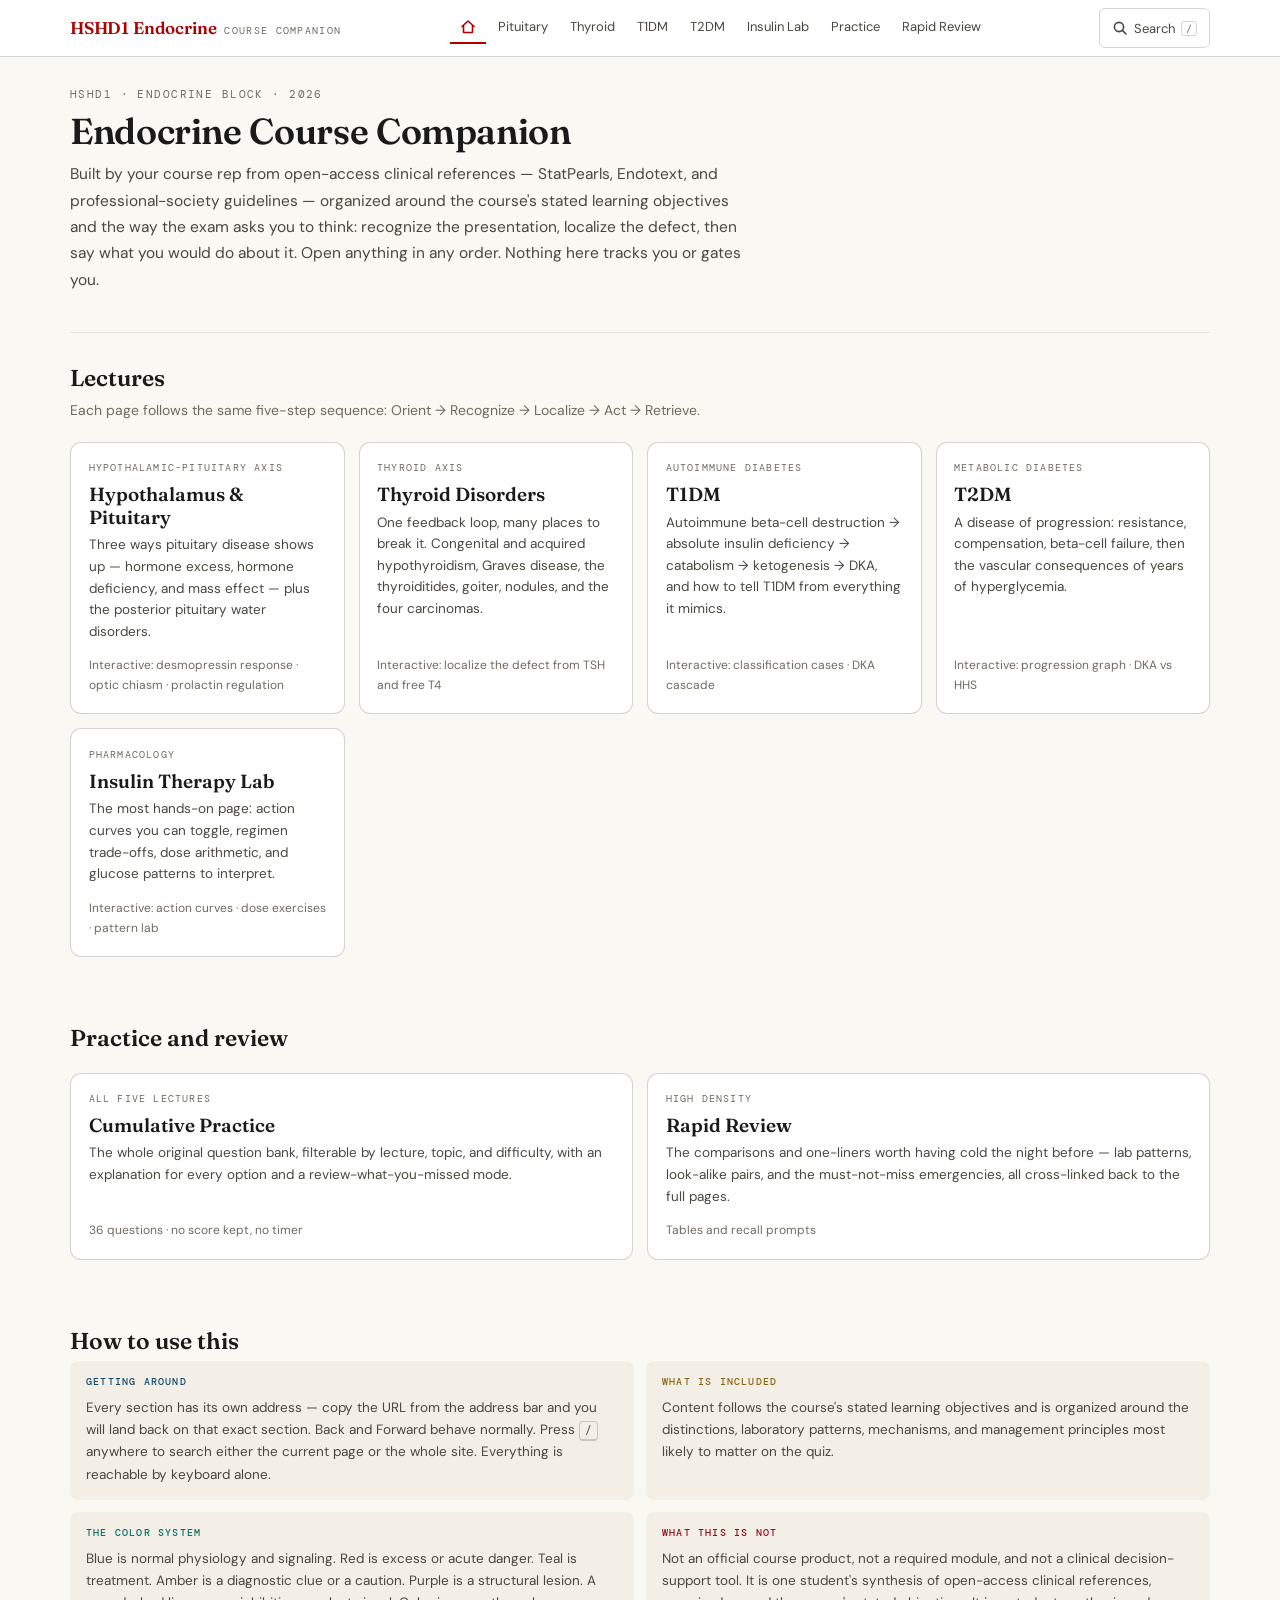
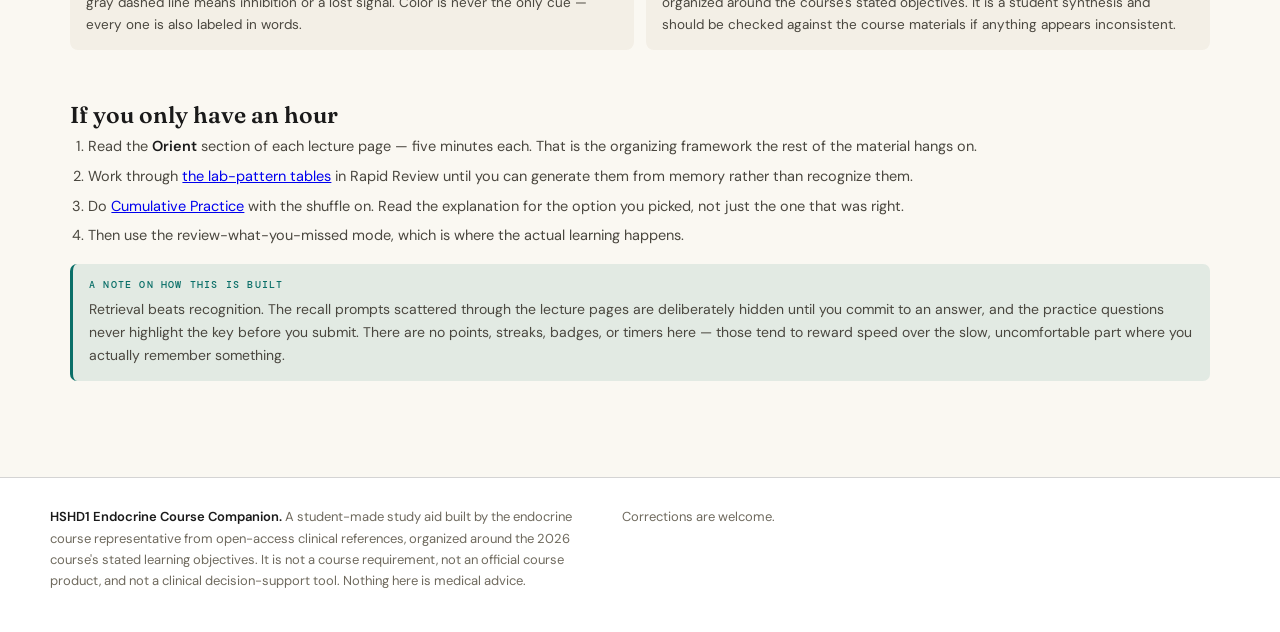
==== index.html @ c5aade52 "Add endocrinology course review site" ====
<!DOCTYPE html>
<html lang="en">
<head>
<meta charset="utf-8">
<meta name="viewport" content="width=device-width, initial-scale=1">
<title>HSHD1 Endocrine Course Companion</title>
<meta name="description" content="A student-built study companion for the HSHD1 endocrine block: pituitary, thyroid, T1DM and T2DM, insulin therapy, and practice questions.">
<link rel="preconnect" href="https://fonts.googleapis.com">
<link rel="preconnect" href="https://fonts.gstatic.com" crossorigin>
<link href="https://fonts.googleapis.com/css2?family=DM+Mono:wght@400;500&family=DM+Sans:wght@400;500;600&family=Fraunces:opsz,wght@9..144,500;9..144,600&display=swap" rel="stylesheet">
<link rel="stylesheet" href="assets/css/site.css">
</head>
<body data-page="home">
<a class="skip-link" href="#main">Skip to content</a>
<header class="site-header" id="site-header"></header>

<noscript>
  <div style="max-width:1180px;margin:0 auto;padding:1rem 1.25rem">
    <p class="note note-amber"><span class="note-kind">JavaScript is off</span>
      The written content of every page is still readable, but navigation, search, the interactive figures, and the practice
      questions need JavaScript. The lecture pages are <a href="pituitary.html">pituitary</a>,
      <a href="thyroid.html">thyroid</a>, <a href="type1.html">T1DM</a>,
      <a href="type2.html">T2DM</a>, and the <a href="insulin.html">insulin therapy lab</a>;
      see also <a href="practice.html">practice</a> and <a href="rapid-review.html">rapid review</a>.</p>
  </div>
</noscript>

<div class="page no-toc">
  <main class="content" id="main" tabindex="-1">

    <div class="page-head">
      <p class="eyebrow">HSHD1 · Endocrine block · 2026</p>
      <h1>Endocrine Course Companion</h1>
      <p class="lede">Built by your course rep from open-access clinical references — StatPearls, Endotext, and professional-society
        guidelines — organized around the course's stated learning objectives and the way the exam asks you to think:
        recognize the presentation, localize the defect, then say what you would do about it. Open anything in any order.
        Nothing here tracks you or gates you.</p>
    </div>

    <section class="section" id="lectures" style="padding-top:0">
      <h2>Lectures</h2>
      <p class="section-note">Each page follows the same five-step sequence: Orient → Recognize → Localize → Act → Retrieve.</p>

      <div class="home-grid">
        <a class="home-card" href="pituitary.html">
          <span class="hc-kicker">Hypothalamic-pituitary axis</span>
          <span class="hc-title">Hypothalamus &amp; Pituitary</span>
          <span class="hc-desc">Three ways pituitary disease shows up — hormone excess, hormone deficiency, and mass effect — plus the posterior pituitary water disorders.</span>
          <span class="hc-meta">Interactive: desmopressin response · optic chiasm · prolactin regulation</span>
        </a>
        <a class="home-card" href="thyroid.html">
          <span class="hc-kicker">Thyroid axis</span>
          <span class="hc-title">Thyroid Disorders</span>
          <span class="hc-desc">One feedback loop, many places to break it. Congenital and acquired hypothyroidism, Graves disease, the thyroiditides, goiter, nodules, and the four carcinomas.</span>
          <span class="hc-meta">Interactive: localize the defect from TSH and free T4</span>
        </a>
        <a class="home-card" href="type1.html">
          <span class="hc-kicker">Autoimmune diabetes</span>
          <span class="hc-title">T1DM</span>
          <span class="hc-desc">Autoimmune beta-cell destruction → absolute insulin deficiency → catabolism → ketogenesis → DKA, and how to tell T1DM from everything it mimics.</span>
          <span class="hc-meta">Interactive: classification cases · DKA cascade</span>
        </a>
        <a class="home-card" href="type2.html">
          <span class="hc-kicker">Metabolic diabetes</span>
          <span class="hc-title">T2DM</span>
          <span class="hc-desc">A disease of progression: resistance, compensation, beta-cell failure, then the vascular consequences of years of hyperglycemia.</span>
          <span class="hc-meta">Interactive: progression graph · DKA vs HHS</span>
        </a>
        <a class="home-card" href="insulin.html">
          <span class="hc-kicker">Pharmacology</span>
          <span class="hc-title">Insulin Therapy Lab</span>
          <span class="hc-desc">The most hands-on page: action curves you can toggle, regimen trade-offs, dose arithmetic, and glucose patterns to interpret.</span>
          <span class="hc-meta">Interactive: action curves · dose exercises · pattern lab</span>
        </a>
      </div>
    </section>

    <section class="section" id="practice-tools">
      <h2>Practice and review</h2>
      <div class="home-grid">
        <a class="home-card" href="practice.html">
          <span class="hc-kicker">All five lectures</span>
          <span class="hc-title">Cumulative Practice</span>
          <span class="hc-desc">The whole original question bank, filterable by lecture, topic, and difficulty, with an explanation for every option and a review-what-you-missed mode.</span>
          <span class="hc-meta">36 questions · no score kept, no timer</span>
        </a>
        <a class="home-card" href="rapid-review.html">
          <span class="hc-kicker">High density</span>
          <span class="hc-title">Rapid Review</span>
          <span class="hc-desc">The comparisons and one-liners worth having cold the night before — lab patterns, look-alike pairs, and the must-not-miss emergencies, all cross-linked back to the full pages.</span>
          <span class="hc-meta">Tables and recall prompts</span>
        </a>
      </div>
    </section>

    <section class="section" id="how-to-use">
      <h2>How to use this</h2>
      <div class="grid">
        <div class="block">
          <div class="block-label blue">Getting around</div>
          <div class="block-text">Every section has its own address — copy the URL from the address bar and you will land back on that exact section.
            Back and Forward behave normally. Press <kbd class="mono">/</kbd> anywhere to search either the current page or the whole site.
            Everything is reachable by keyboard alone.</div>
        </div>
        <div class="block">
          <div class="block-label amber">What is included</div>
          <div class="block-text">Content follows the course's stated learning objectives and is organized around the distinctions,
            laboratory patterns, mechanisms, and management principles most likely to matter on the quiz.</div>
        </div>
        <div class="block">
          <div class="block-label teal">The color system</div>
          <div class="block-text">Blue is normal physiology and signaling. Red is excess or acute danger. Teal is treatment.
            Amber is a diagnostic clue or a caution. Purple is a structural lesion. A gray dashed line means inhibition or a lost signal.
            Color is never the only cue — every one is also labeled in words.</div>
        </div>
        <div class="block">
          <div class="block-label red">What this is not</div>
          <div class="block-text">Not an official course product, not a required module, and not a clinical decision-support tool.
            It is one student's synthesis of open-access clinical references, organized around the course's stated objectives.
            It is a student synthesis and should be checked against the course materials if anything appears inconsistent.</div>
        </div>
      </div>
    </section>

    <section class="section" id="start-here">
      <h2>If you only have an hour</h2>
      <ol class="list">
        <li>Read the <strong>Orient</strong> section of each lecture page — five minutes each. That is the organizing framework the rest of the material hangs on.</li>
        <li>Work through <a href="rapid-review.html#lab-patterns">the lab-pattern tables</a> in Rapid Review until you can generate them from memory rather than recognize them.</li>
        <li>Do <a href="practice.html">Cumulative Practice</a> with the shuffle on. Read the explanation for the option you picked, not just the one that was right.</li>
        <li>Then use the review-what-you-missed mode, which is where the actual learning happens.</li>
      </ol>
      <div class="note note-teal">
        <span class="note-kind">A note on how this is built</span>
        <p>Retrieval beats recognition. The recall prompts scattered through the lecture pages are deliberately hidden until you
          commit to an answer, and the practice questions never highlight the key before you submit. There are no points, streaks,
          badges, or timers here — those tend to reward speed over the slow, uncomfortable part where you actually remember something.</p>
      </div>
    </section>

  </main>
</div>

<footer class="site-footer" id="site-footer"></footer>
<script src="assets/js/site.js" defer></script>
<script src="assets/js/quiz.js" defer></script>
<script src="assets/js/figures.js" defer></script>
</body>
</html>
---- assets/css/site.css ----
/* ==========================================================================
   HSHD1 Endocrine Course Companion — shared stylesheet
   Visual tone carried over from the original thyroid study guide:
   warm neutral ground, restrained Louisville red, serif display headings.
   ========================================================================== */

*, *::before, *::after { box-sizing: border-box; margin: 0; padding: 0; }

:root {
  /* Surfaces */
  --bg:  #faf8f2;
  --bg2: #ffffff;
  --bg3: #f3efe6;
  --bg4: #ece5d6;

  /* Text */
  --text:  #1a1a1a;
  --text2: #4a473f;   /* darkened from the original for AA on --bg3 */
  --text3: #6f6a5e;   /* darkened from the original #8b8579 for AA */

  --border:  rgba(0,0,0,0.09);
  --border2: rgba(0,0,0,0.17);

  /* Semantic system.
     blue = physiology / normal signalling
     red = excess, acute danger, high-priority warning
     teal = treatment / corrective action
     amber = diagnostic clue / caution
     purple = structural lesion / pathology
     gray dashed = inhibition, interruption, loss of signalling      */
  --accent: #AD0000;   /* Louisville red — brand accent */
  --blue:   #114C6B;
  --red:    #8E1220;
  --teal:   #0A6F68;
  --amber:  #8A6512;
  --purple: #5C4B7A;
  --gray:   #6f6a5e;

  /* Tints (backgrounds only — never carry meaning alone) */
  --blue-t:   rgba(17,76,107,.09);
  --red-t:    rgba(142,18,32,.09);
  --teal-t:   rgba(10,111,104,.10);
  --amber-t:  rgba(138,101,18,.12);
  --purple-t: rgba(92,75,122,.10);
  --gray-t:   rgba(111,106,94,.10);

  --font:    'DM Sans', -apple-system, BlinkMacSystemFont, 'Segoe UI', Roboto, Helvetica, Arial, sans-serif;
  --mono:    'DM Mono', ui-monospace, SFMono-Regular, 'SF Mono', Menlo, Consolas, monospace;
  --display: 'Fraunces', 'Iowan Old Style', 'Palatino Linotype', Palatino, Georgia, serif;

  --header-h: 56px;
  --wrap: 1180px;
}

html { scroll-behavior: smooth; }
@media (prefers-reduced-motion: reduce) {
  html { scroll-behavior: auto; }
  *, *::before, *::after { animation-duration: .001ms !important; transition-duration: .001ms !important; }
}

body {
  font-family: var(--font);
  background: var(--bg);
  color: var(--text);
  font-size: 15px;
  line-height: 1.65;
  -webkit-text-size-adjust: 100%;
  overflow-x: hidden;
}

/* ---------- Focus -------------------------------------------------------- */
:focus-visible {
  outline: 3px solid var(--accent);
  outline-offset: 2px;
  border-radius: 3px;
}
.skip-link {
  position: absolute; left: 8px; top: -60px; z-index: 400;
  background: var(--bg2); color: var(--accent);
  padding: 10px 16px; border: 1px solid var(--accent); border-radius: 6px;
  font-size: 14px; font-weight: 500; text-decoration: none;
  transition: top .15s;
}
.skip-link:focus { top: 8px; }

/* ---------- Header / primary nav ---------------------------------------- */
.site-header {
  position: sticky; top: 0; z-index: 120;
  background: var(--bg2);
  border-bottom: 1px solid var(--border2);
}
.header-inner {
  max-width: var(--wrap); margin: 0 auto;
  display: flex; align-items: center; gap: 14px;
  padding: 0 1.25rem; height: var(--header-h);
}
.brand {
  display: flex; align-items: baseline; gap: 8px;
  text-decoration: none; color: var(--text); flex-shrink: 0;
}
.brand-mark {
  font-family: var(--display); font-weight: 600; font-size: 17px;
  color: var(--accent); letter-spacing: -.01em;
}
.brand-sub {
  font-family: var(--mono); font-size: 10px; letter-spacing: .13em;
  text-transform: uppercase; color: var(--text3);
}
@media (max-width: 900px) { .brand-sub { display: none; } }

.primary-nav { margin-left: auto; }
.primary-nav ul { list-style: none; display: flex; gap: 2px; align-items: center; }
.primary-nav a {
  display: block; padding: 7px 10px; border-radius: 5px;
  font-size: 13px; color: var(--text2); text-decoration: none;
  white-space: nowrap; border-bottom: 2px solid transparent;
}
.primary-nav a:hover { background: var(--bg3); color: var(--text); }
.primary-nav a[aria-current="page"] {
  color: var(--accent); font-weight: 500;
  border-bottom-color: var(--accent); border-radius: 5px 5px 0 0;
}
.nav-home-icon { display: block; width: 16px; height: 16px; }
@media (max-width: 1080px) { .primary-nav { display: none; } }

.header-actions { margin-left: auto; display: flex; gap: 6px; align-items: center; }
@media (max-width: 1080px) { .primary-nav + .header-actions { margin-left: 0; } }

.icon-btn {
  display: inline-flex; align-items: center; justify-content: center; gap: 6px;
  min-width: 44px; min-height: 40px; padding: 0 12px;
  background: none; border: 1px solid var(--border2); border-radius: 6px;
  color: var(--text2); font-family: var(--font); font-size: 13px; cursor: pointer;
}
.icon-btn:hover { background: var(--bg3); color: var(--text); }
.icon-btn svg { width: 16px; height: 16px; flex-shrink: 0; }
.menu-btn { display: none; }
@media (max-width: 1080px) { .menu-btn { display: inline-flex; } }
.search-btn .search-hint {
  font-family: var(--mono); font-size: 10px; color: var(--text3);
  border: 1px solid var(--border2); border-radius: 3px; padding: 0 4px;
}
@media (max-width: 640px) { .search-btn .search-label, .search-btn .search-hint { display: none; } }

/* ---------- Mobile drawer ------------------------------------------------ */
.drawer-backdrop {
  position: fixed; inset: 0; background: rgba(26,26,26,.45);
  z-index: 190; opacity: 0; pointer-events: none; transition: opacity .18s;
}
.drawer-backdrop.open { opacity: 1; pointer-events: auto; }
.drawer {
  position: fixed; top: 0; right: 0; bottom: 0; width: min(320px, 88vw);
  background: var(--bg2); border-left: 1px solid var(--border2);
  z-index: 200; transform: translateX(102%); transition: transform .2s ease;
  overflow-y: auto; padding: 1rem 0 3rem;
  display: flex; flex-direction: column;
}
.drawer.open { transform: translateX(0); }
.drawer-head {
  display: flex; align-items: center; justify-content: space-between;
  padding: 0 1rem .75rem; border-bottom: 1px solid var(--border);
  margin-bottom: .75rem;
}
.drawer-title { font-family: var(--mono); font-size: 10px; letter-spacing: .13em; text-transform: uppercase; color: var(--text3); }
.drawer nav ul { list-style: none; }
.drawer nav a {
  display: block; padding: 11px 1rem; font-size: 14px;
  color: var(--text2); text-decoration: none; border-left: 3px solid transparent;
  min-height: 44px;
}
.drawer nav a:hover { background: var(--bg3); color: var(--text); }
.drawer nav a[aria-current="page"] { color: var(--accent); border-left-color: var(--accent); background: rgba(173,0,0,.05); font-weight: 500; }
.drawer-group-label {
  font-family: var(--mono); font-size: 10px; letter-spacing: .12em;
  text-transform: uppercase; color: var(--text3);
  padding: 1.1rem 1rem .3rem;
}

/* ---------- Page shell --------------------------------------------------- */
.page {
  max-width: var(--wrap); margin: 0 auto; padding: 0 1.25rem;
  display: grid; grid-template-columns: 232px minmax(0, 1fr); gap: 2.5rem;
  align-items: start;
}
.page.no-toc { grid-template-columns: minmax(0, 1fr); }
@media (max-width: 900px) { .page { grid-template-columns: minmax(0, 1fr); gap: 0; } }

/* Local (in-page) section navigation */
.toc {
  position: sticky; top: calc(var(--header-h) + 1.25rem);
  max-height: calc(100vh - var(--header-h) - 2.5rem);
  overflow-y: auto; padding: 1.75rem 0 2rem;
}
@media (max-width: 900px) { .toc { display: none; } }
.toc-label {
  font-family: var(--mono); font-size: 10px; letter-spacing: .13em;
  text-transform: uppercase; color: var(--text3); margin-bottom: .6rem;
}
.toc ol { list-style: none; }
.toc a {
  display: block; padding: 5px 0 5px 11px; font-size: 13px; line-height: 1.4;
  color: var(--text2); text-decoration: none;
  border-left: 2px solid var(--border);
}
.toc a:hover { color: var(--text); border-left-color: var(--border2); }
.toc a[aria-current="true"] {
  color: var(--accent); border-left-color: var(--accent); font-weight: 500;
}
.toc .toc-phase {
  font-family: var(--mono); font-size: 9.5px; letter-spacing: .1em;
  text-transform: uppercase; color: var(--text3);
  margin: 1rem 0 .25rem;
}

/* Mobile section jump */
.toc-mobile { display: none; margin: 1rem 0 0; }
@media (max-width: 900px) { .toc-mobile { display: block; } }
.toc-mobile label {
  display: block; font-family: var(--mono); font-size: 10px;
  letter-spacing: .12em; text-transform: uppercase; color: var(--text3); margin-bottom: 6px;
}
.toc-mobile select {
  width: 100%; min-height: 44px; padding: 10px 12px;
  font-family: var(--font); font-size: 14px; color: var(--text);
  background: var(--bg2); border: 1px solid var(--border2); border-radius: 7px;
}

.content { padding: 1.75rem 0 5rem; min-width: 0; }

/* ---------- Page head ---------------------------------------------------- */
.page-head { margin-bottom: 2rem; padding-bottom: 1.5rem; border-bottom: 1px solid var(--border); }
.eyebrow {
  font-family: var(--mono); font-size: 11px; letter-spacing: .13em;
  text-transform: uppercase; color: var(--text3); margin-bottom: 8px;
}
h1 {
  font-family: var(--display); font-weight: 600; font-size: clamp(26px, 4.6vw, 36px);
  line-height: 1.12; letter-spacing: -.01em; margin-bottom: 10px;
}
.lede { font-size: 15.5px; color: var(--text2); line-height: 1.7; max-width: 62ch; }

/* ---------- Sections ----------------------------------------------------- */
.section { scroll-margin-top: calc(var(--header-h) + 16px); padding-top: 2.25rem; }
.section > h2 {
  font-family: var(--display); font-weight: 600; font-size: 23px;
  line-height: 1.2; margin-bottom: .35rem;
}
.section > h2 + .section-note { margin-bottom: 1rem; }
.section-note { font-size: 14px; color: var(--text3); margin-bottom: 1rem; }
h3 { font-family: var(--display); font-weight: 600; font-size: 17.5px; margin: 1.6rem 0 .5rem; }
h4 { font-size: 14px; font-weight: 600; margin: 1.1rem 0 .35rem; }

.phase-rule {
  display: flex; align-items: center; gap: 12px;
  margin: 3rem 0 0; padding-top: 1.5rem; border-top: 1px solid var(--border2);
}
.phase-rule .phase-step {
  font-family: var(--mono); font-size: 10px; letter-spacing: .14em;
  text-transform: uppercase; color: var(--accent);
  border: 1px solid rgba(173,0,0,.3); border-radius: 3px; padding: 3px 8px;
}
.phase-rule .phase-what { font-size: 13px; color: var(--text3); }

p { margin-bottom: .95rem; }
.prose { font-size: 15px; color: var(--text2); line-height: 1.75; max-width: 68ch; }
.prose strong, p strong { color: var(--text); font-weight: 600; }
.prose:last-child { margin-bottom: 0; }

ul.list, ol.list { margin: 0 0 1rem 1.15rem; font-size: 14.5px; color: var(--text2); }
ul.list li, ol.list li { margin-bottom: .35rem; line-height: 1.65; }
ul.list strong, ol.list strong { color: var(--text); font-weight: 600; }

hr { border: none; border-top: 1px solid var(--border); margin: 1.75rem 0; }

/* ---------- Callouts ----------------------------------------------------- */
.note {
  border-radius: 7px; padding: .8rem 1rem .85rem; margin: 0 0 1rem;
  font-size: 14px; line-height: 1.65; color: var(--text2);
  border-left: 3px solid var(--gray); background: var(--gray-t);
}
.note > .note-kind {
  display: block; font-family: var(--mono); font-size: 10px;
  letter-spacing: .12em; text-transform: uppercase; margin-bottom: 5px; font-weight: 500;
}
.note strong { color: var(--text); font-weight: 600; }
.note :last-child { margin-bottom: 0; }
.note-blue   { border-left-color: var(--blue);   background: var(--blue-t); }
.note-blue   > .note-kind { color: var(--blue); }
.note-red    { border-left-color: var(--red);    background: var(--red-t); }
.note-red    > .note-kind { color: var(--red); }
.note-teal   { border-left-color: var(--teal);   background: var(--teal-t); }
.note-teal   > .note-kind { color: var(--teal); }
.note-amber  { border-left-color: var(--amber);  background: var(--amber-t); }
.note-amber  > .note-kind { color: var(--amber); }
.note-purple { border-left-color: var(--purple); background: var(--purple-t); }
.note-purple > .note-kind { color: var(--purple); }
.note-supp   { border-left-style: dashed; border-left-color: var(--gray); background: var(--bg3); }
.note-supp   > .note-kind { color: var(--text3); }
.note cite { font-style: normal; font-size: 12.5px; color: var(--text3); display: block; margin-top: 6px; }
.note cite a { color: var(--blue); }
.citation-line { font-style: normal; font-size: 12.5px; color: var(--text3); margin: -.4rem 0 1.1rem; }
.citation-line a { color: var(--blue); }

/* ---------- Blocks / grid ------------------------------------------------ */
.grid { display: grid; grid-template-columns: repeat(2, minmax(0,1fr)); gap: 12px; margin-bottom: 1rem; }
.grid.three { grid-template-columns: repeat(3, minmax(0,1fr)); }
.grid .span-2 { grid-column: 1 / -1; }
@media (max-width: 700px) { .grid, .grid.three { grid-template-columns: minmax(0,1fr); } }

.block { background: var(--bg3); border-radius: 8px; padding: .85rem 1rem; }
.block-label {
  font-family: var(--mono); font-size: 10px; letter-spacing: .12em;
  text-transform: uppercase; margin-bottom: 6px; color: var(--text3); font-weight: 500;
}
.block-label.blue { color: var(--blue); } .block-label.red { color: var(--red); }
.block-label.teal { color: var(--teal); } .block-label.amber { color: var(--amber); }
.block-label.purple { color: var(--purple); }
.block-text { font-size: 13.5px; color: var(--text2); line-height: 1.65; }
.block-text strong { color: var(--text); font-weight: 600; }
.block-text ul { margin: .3rem 0 0 1.05rem; }
.block-text li { margin-bottom: .25rem; }

/* ---------- Disease card (disclosure) ------------------------------------ */
.card {
  background: var(--bg2); border: 1px solid var(--border2);
  border-radius: 10px; margin-bottom: .85rem; overflow: hidden;
}
.card-toggle {
  display: flex; align-items: center; gap: 10px; width: 100%;
  padding: .9rem 1.1rem; min-height: 52px;
  background: none; border: none; border-radius: 10px;
  font-family: var(--font); text-align: left; cursor: pointer; color: var(--text);
}
.card-toggle:hover { background: var(--bg3); }
.card-toggle:focus-visible { outline-offset: -3px; }
.card-name { font-family: var(--display); font-size: 17.5px; font-weight: 600; }
.card-aka { font-family: var(--mono); font-size: 11.5px; color: var(--text3); }
.card-spacer { flex: 1 1 auto; min-width: 8px; }
.card-chevron { flex-shrink: 0; width: 16px; height: 16px; color: var(--text3); transition: transform .18s; }
.card-toggle[aria-expanded="true"] .card-chevron { transform: rotate(180deg); }
.card-body { padding: .25rem 1.1rem 1.1rem; border-top: 1px solid var(--border); }
.card-body[hidden] { display: none; }
.card-body > *:first-child { margin-top: .9rem; }
@media (max-width: 560px) {
  .card-toggle { flex-wrap: wrap; }
  .card-spacer { flex-basis: 100%; min-width: 0; height: 0; }
}

.tag {
  font-size: 10.5px; font-weight: 600; letter-spacing: .06em; text-transform: uppercase;
  padding: 3px 8px; border-radius: 4px; flex-shrink: 0; white-space: nowrap;
}
.tag-blue   { background: var(--blue-t);   color: var(--blue); }
.tag-red    { background: var(--red-t);    color: var(--red); }
.tag-teal   { background: var(--teal-t);   color: var(--teal); }
.tag-amber  { background: var(--amber-t);  color: var(--amber); }
.tag-purple { background: var(--purple-t); color: var(--purple); }
.tag-gray   { background: var(--gray-t);   color: var(--gray); }
.tag-row { display: flex; flex-wrap: wrap; gap: 5px; margin-top: 6px; }

/* ---------- Tables ------------------------------------------------------- */
.table-wrap { overflow-x: auto; margin: .75rem 0 1.25rem; -webkit-overflow-scrolling: touch; }
.table-wrap:focus-visible { outline-offset: 0; }
table { width: 100%; border-collapse: collapse; font-size: 13.5px; min-width: 480px; }
caption {
  caption-side: top; text-align: left; font-size: 13px; color: var(--text3);
  padding-bottom: .5rem; line-height: 1.5;
}
th {
  font-family: var(--mono); font-size: 10px; letter-spacing: .1em; text-transform: uppercase;
  color: var(--text3); font-weight: 500; padding: 8px 10px; text-align: left;
  border-bottom: 1px solid var(--border2); vertical-align: bottom;
}
tbody th { font-family: var(--font); font-size: 13.5px; letter-spacing: 0; text-transform: none; color: var(--text); font-weight: 600; border-bottom: 1px solid var(--border); vertical-align: top; text-align: left; }
td { padding: 8px 10px; border-bottom: 1px solid var(--border); vertical-align: top; color: var(--text2); line-height: 1.55; }
tbody tr:nth-child(even) td, tbody tr:nth-child(even) th { background: rgba(0,0,0,.018); }
.table-scroll-hint { font-size: 12px; color: var(--text3); margin: -.5rem 0 1rem; }
@media (min-width: 700px) { .table-scroll-hint { display: none; } }

/* ---------- Figures ------------------------------------------------------ */
.figure {
  background: var(--bg2); border: 1px solid var(--border2);
  border-radius: 12px; padding: 1.1rem; margin: 1rem 0 1.5rem;
}
.figure > svg { width: 100%; height: auto; display: block; }
/* Diagrams are authored on a ~420-unit-wide canvas with large type. Capping the
   rendered width keeps the label size sane on a desktop while still letting the
   whole thing shrink to a phone without the text collapsing. */
.figure > svg.svg-diagram { max-width: 470px; margin: 0 auto; }
.figure > svg.svg-diagram-wide { max-width: 620px; margin: 0 auto; }

kbd {
  font-family: var(--mono); font-size: .85em; padding: 1px 5px;
  border: 1px solid var(--border2); border-bottom-width: 2px; border-radius: 4px;
  background: var(--bg3); color: var(--text2);
}
.figure img { width: 100%; height: auto; border-radius: 8px; display: block; }
.figure-title { font-size: 13px; font-weight: 600; margin-bottom: .6rem; }
.figcaption {
  font-size: 12.5px; color: var(--text3); line-height: 1.6;
  margin-top: .75rem; padding-top: .65rem; border-top: 1px dashed var(--border2);
}
.figcaption strong { color: var(--text2); }
.figcaption a { color: var(--blue); }

/* SVG text styling (presentation attributes can't take CSS variables reliably) */
svg .t     { font-family: var(--font); font-size: 12px; fill: var(--text); }
svg .t-sm  { font-family: var(--font); font-size: 10.5px; fill: var(--text2); }
svg .t-b   { font-family: var(--font); font-size: 12px; font-weight: 600; fill: var(--text); }
svg .t-mono{ font-family: var(--mono); font-size: 11px; fill: var(--text2); }
svg .t-mut { font-family: var(--font); font-size: 11px; fill: var(--text3); }
svg .fill-blue { fill: var(--blue); } svg .fill-red { fill: var(--red); }
svg .fill-teal { fill: var(--teal); } svg .fill-amber { fill: var(--amber); }
svg .fill-purple { fill: var(--purple); } svg .fill-gray { fill: var(--gray); }
svg .fill-accent { fill: var(--accent); }
svg .box-blue   { fill: var(--blue-t);   stroke: var(--blue);   stroke-width: 1.4; }
svg .box-red    { fill: var(--red-t);    stroke: var(--red);    stroke-width: 1.4; }
svg .box-teal   { fill: var(--teal-t);   stroke: var(--teal);   stroke-width: 1.4; }
svg .box-amber  { fill: var(--amber-t);  stroke: var(--amber);  stroke-width: 1.4; }
svg .box-purple { fill: var(--purple-t); stroke: var(--purple); stroke-width: 1.4; }
svg .box-gray   { fill: var(--bg3);      stroke: var(--border2);stroke-width: 1.4; }
svg .flow       { stroke: var(--accent); stroke-width: 1.8; fill: none; }
svg .flow-blue  { stroke: var(--blue);   stroke-width: 1.8; fill: none; }
svg .flow-teal  { stroke: var(--teal);   stroke-width: 1.8; fill: none; }
svg .flow-red   { stroke: var(--red);    stroke-width: 1.8; fill: none; }
svg .inhibit    { stroke: var(--gray); stroke-width: 1.6; fill: none; stroke-dasharray: 5 4; }
svg .axis       { stroke: var(--border2); stroke-width: 1; fill: none; }
svg .gridline   { stroke: var(--border); stroke-width: 1; fill: none; }

/* Legend shared by figures */
.legend { display: flex; flex-wrap: wrap; gap: 6px 14px; margin-top: .75rem; font-size: 12.5px; color: var(--text2); }
.legend-item { display: inline-flex; align-items: center; gap: 6px; }
.legend-swatch { width: 22px; height: 3px; border-radius: 2px; flex-shrink: 0; }

/* Figure controls (toggles/filters inside figures) */
.fig-controls { display: flex; flex-wrap: wrap; gap: 7px; margin-bottom: .9rem; }
.toggle-chip {
  display: inline-flex; align-items: center; gap: 7px;
  min-height: 36px; padding: 6px 12px;
  background: var(--bg3); border: 1px solid var(--border2); border-radius: 20px;
  font-family: var(--font); font-size: 12.5px; color: var(--text2); cursor: pointer;
}
.toggle-chip:hover { background: var(--bg4); color: var(--text); }
.toggle-chip[aria-pressed="true"] { background: var(--bg2); color: var(--text); border-color: currentColor; font-weight: 500; }
.toggle-chip .chip-dot { width: 10px; height: 10px; border-radius: 50%; border: 2px solid currentColor; flex-shrink: 0; }
.toggle-chip[aria-pressed="true"] .chip-dot { background: currentColor; }
.toggle-chip[aria-pressed="false"] .chip-swatch { opacity: .35; }

/* ---------- Buttons ------------------------------------------------------ */
.btn {
  display: inline-flex; align-items: center; justify-content: center; gap: 7px;
  min-height: 42px; padding: 9px 16px;
  font-family: var(--font); font-size: 13.5px; font-weight: 500;
  border-radius: 7px; cursor: pointer; text-decoration: none;
  background: var(--bg2); border: 1px solid var(--border2); color: var(--text2);
}
.btn:hover { background: var(--bg3); color: var(--text); }
.btn-primary { background: var(--accent); border-color: var(--accent); color: #fff; }
.btn-primary:hover { background: #8c0000; border-color: #8c0000; color: #fff; }
.btn-row { display: flex; flex-wrap: wrap; gap: 8px; margin-top: 1rem; }
.btn[disabled], .btn[aria-disabled="true"] { opacity: .5; cursor: not-allowed; }

/* ---------- Retrieval prompts ------------------------------------------- */
.recall {
  border: 1px solid var(--border2); border-left: 3px solid var(--amber);
  border-radius: 8px; background: var(--bg2); margin: 1rem 0 1.25rem;
}
.recall-toggle {
  display: flex; align-items: flex-start; gap: 10px; width: 100%;
  padding: .85rem 1rem; min-height: 48px;
  background: none; border: none; border-radius: 8px;
  font-family: var(--font); font-size: 14px; text-align: left; cursor: pointer; color: var(--text);
}
.recall-toggle:hover { background: var(--bg3); }
.recall-kind {
  font-family: var(--mono); font-size: 10px; letter-spacing: .12em;
  text-transform: uppercase; color: var(--amber); display: block; margin-bottom: 4px; font-weight: 500;
}
.recall-q { font-weight: 500; line-height: 1.55; }
.recall-body { padding: 0 1rem 1rem; font-size: 14px; color: var(--text2); line-height: 1.7; }
.recall-body[hidden] { display: none; }
.recall-body strong { color: var(--text); font-weight: 600; }

/* ---------- Quiz --------------------------------------------------------- */
.quiz { background: var(--bg2); border: 1px solid var(--border2); border-radius: 11px; padding: 1.15rem; }
.quiz-inline { margin: 1rem 0 1.5rem; }
.quiz-toolbar {
  display: flex; flex-wrap: wrap; gap: 12px; align-items: flex-end;
  padding-bottom: 1rem; margin-bottom: 1.25rem; border-bottom: 1px solid var(--border);
}
.quiz-field { display: flex; flex-direction: column; gap: 5px; min-width: 150px; flex: 1 1 150px; }
.quiz-field label {
  font-family: var(--mono); font-size: 10px; letter-spacing: .11em;
  text-transform: uppercase; color: var(--text3);
}
.quiz-field select {
  min-height: 42px; padding: 9px 10px; font-family: var(--font); font-size: 13.5px;
  color: var(--text); background: var(--bg2); border: 1px solid var(--border2); border-radius: 7px;
  max-width: 100%;
}
.quiz-check { display: flex; align-items: center; gap: 8px; font-size: 13.5px; color: var(--text2); min-height: 42px; }
.quiz-check input { width: 18px; height: 18px; accent-color: var(--accent); }

.quiz-meta {
  display: flex; flex-wrap: wrap; gap: 8px 14px; align-items: center;
  font-family: var(--mono); font-size: 11px; letter-spacing: .07em;
  text-transform: uppercase; color: var(--text3); margin-bottom: .9rem;
}
.quiz-meta .quiz-tag { text-transform: none; letter-spacing: 0; font-family: var(--font); font-size: 12px; }
.quiz-stem { font-size: 15px; line-height: 1.65; margin-bottom: 1rem; }
.quiz-opts { display: flex; flex-direction: column; gap: 8px; }
.quiz-opt {
  display: flex; align-items: flex-start; gap: 11px; width: 100%;
  padding: 11px 14px; min-height: 46px;
  background: var(--bg3); border: 1px solid var(--border); border-radius: 8px;
  font-family: var(--font); font-size: 14px; line-height: 1.55; color: var(--text2);
  text-align: left; cursor: pointer;
}
.quiz-opt:not(:disabled):hover { background: var(--bg4); border-color: var(--border2); color: var(--text); }
.quiz-opt .opt-key {
  font-family: var(--mono); font-size: 12px; font-weight: 500;
  width: 20px; flex-shrink: 0; color: var(--text3);
}
.quiz-opt[aria-pressed="true"] { border-color: var(--text2); background: var(--bg2); color: var(--text); }
.quiz-opt .opt-mark { margin-left: auto; flex-shrink: 0; font-size: 12px; font-weight: 600; font-family: var(--mono); }
/* Correctness is signalled by border weight + a text mark, never by colour alone */
.quiz-opt.is-correct { background: var(--teal-t); border: 2px solid var(--teal); color: var(--text); }
.quiz-opt.is-correct .opt-mark { color: var(--teal); }
.quiz-opt.is-chosen-wrong { background: var(--red-t); border: 2px dashed var(--red); color: var(--text); }
.quiz-opt.is-chosen-wrong .opt-mark { color: var(--red); }
.quiz-opt:disabled { cursor: default; opacity: 1; }

.quiz-feedback { margin-top: 1rem; }
.quiz-feedback:empty { margin-top: 0; }
.quiz-verdict { font-size: 14px; font-weight: 600; margin-bottom: .6rem; }
.quiz-verdict .verdict-mark { font-family: var(--mono); }
.quiz-verdict.correct { color: var(--teal); }
.quiz-verdict.incorrect { color: var(--red); }
.quiz-explain { background: var(--bg3); border-radius: 8px; padding: .85rem 1rem; font-size: 13.5px; line-height: 1.7; color: var(--text2); margin-bottom: .65rem; }
.quiz-explain h4 { margin: 0 0 .3rem; font-size: 11px; font-family: var(--mono); letter-spacing: .11em; text-transform: uppercase; color: var(--text3); font-weight: 500; }
.quiz-explain p { margin: 0; }
.quiz-takeaway { border-left: 3px solid var(--amber); background: var(--amber-t); border-radius: 6px; padding: .7rem 1rem; font-size: 13.5px; line-height: 1.65; color: var(--text2); }
.quiz-takeaway strong { color: var(--text); }
.quiz-source { font-size: 12px; color: var(--text3); margin-top: .6rem; }
.quiz-nav { display: flex; flex-wrap: wrap; gap: 8px; margin-top: 1.1rem; padding-top: 1rem; border-top: 1px solid var(--border); }
.quiz-empty { font-size: 14px; color: var(--text2); padding: 1rem 0; }
.quiz-summary li { margin-bottom: .4rem; }

.visually-hidden {
  position: absolute !important; width: 1px; height: 1px;
  padding: 0; margin: -1px; overflow: hidden; clip: rect(0 0 0 0);
  white-space: nowrap; border: 0;
}

/* ---------- Search dialog ----------------------------------------------- */
.search-dialog {
  border: none; padding: 0; background: transparent;
  width: min(680px, calc(100vw - 24px)); max-height: 82vh;
  margin: 8vh auto auto;
}
.search-dialog::backdrop { background: rgba(26,26,26,.5); }
.search-panel {
  background: var(--bg2); border: 1px solid var(--border2); border-radius: 12px;
  overflow: hidden; display: flex; flex-direction: column; max-height: 82vh;
  box-shadow: 0 18px 44px rgba(0,0,0,.16);
}
.search-top { display: flex; align-items: center; gap: 10px; padding: .85rem 1rem; border-bottom: 1px solid var(--border); }
.search-top input {
  flex: 1; min-height: 40px; padding: 8px 10px; font-family: var(--font); font-size: 15px;
  color: var(--text); background: var(--bg); border: 1px solid var(--border2); border-radius: 7px;
}
.search-scope { display: flex; gap: 6px; padding: .6rem 1rem; border-bottom: 1px solid var(--border); }
.search-results { overflow-y: auto; padding: .5rem; }
.search-results ul { list-style: none; }
.search-results a {
  display: block; padding: .7rem .8rem; border-radius: 8px; text-decoration: none; color: var(--text);
}
.search-results a:hover, .search-results a:focus-visible { background: var(--bg3); }
.search-hit-page { font-family: var(--mono); font-size: 10px; letter-spacing: .11em; text-transform: uppercase; color: var(--accent); }
.search-hit-title { font-size: 14.5px; font-weight: 500; margin: 3px 0; }
.search-hit-snippet { font-size: 13px; color: var(--text2); line-height: 1.55; }
.search-hit-snippet mark { background: var(--amber-t); color: var(--text); padding: 0 2px; border-radius: 2px; }
.search-status { padding: .8rem 1rem; font-size: 13.5px; color: var(--text3); }

/* ---------- Home --------------------------------------------------------- */
.home-grid { display: grid; grid-template-columns: repeat(auto-fit, minmax(250px, 1fr)); gap: 14px; margin: 1.25rem 0 2rem; }
.home-card {
  display: flex; flex-direction: column; gap: 6px;
  background: var(--bg2); border: 1px solid var(--border2); border-radius: 11px;
  padding: 1.1rem; text-decoration: none; color: var(--text);
}
.home-card:hover { border-color: var(--text3); background: var(--bg2); }
.home-card .hc-kicker { font-family: var(--mono); font-size: 10px; letter-spacing: .12em; text-transform: uppercase; color: var(--text3); }
.home-card .hc-title { font-family: var(--display); font-size: 19px; font-weight: 600; line-height: 1.2; }
.home-card .hc-desc { font-size: 13.5px; color: var(--text2); line-height: 1.6; }
.home-card .hc-meta { font-size: 12px; color: var(--text3); margin-top: auto; padding-top: .5rem; }

/* ---------- Footer ------------------------------------------------------- */
.site-footer {
  border-top: 1px solid var(--border2); background: var(--bg2);
  padding: 1.75rem 1.25rem 2.5rem; font-size: 13px; color: var(--text3);
}
.footer-inner { max-width: var(--wrap); margin: 0 auto; display: flex; flex-wrap: wrap; gap: 1rem 2rem; }
.footer-inner p { max-width: 60ch; margin: 0; line-height: 1.65; }
.site-footer a { color: var(--blue); }

/* ---------- Utility ------------------------------------------------------ */
.mono { font-family: var(--mono); }
.muted { color: var(--text3); }
.nowrap { white-space: nowrap; }
.mt-0 { margin-top: 0; } .mb-0 { margin-bottom: 0; }
.stack > * + * { margin-top: 1rem; }
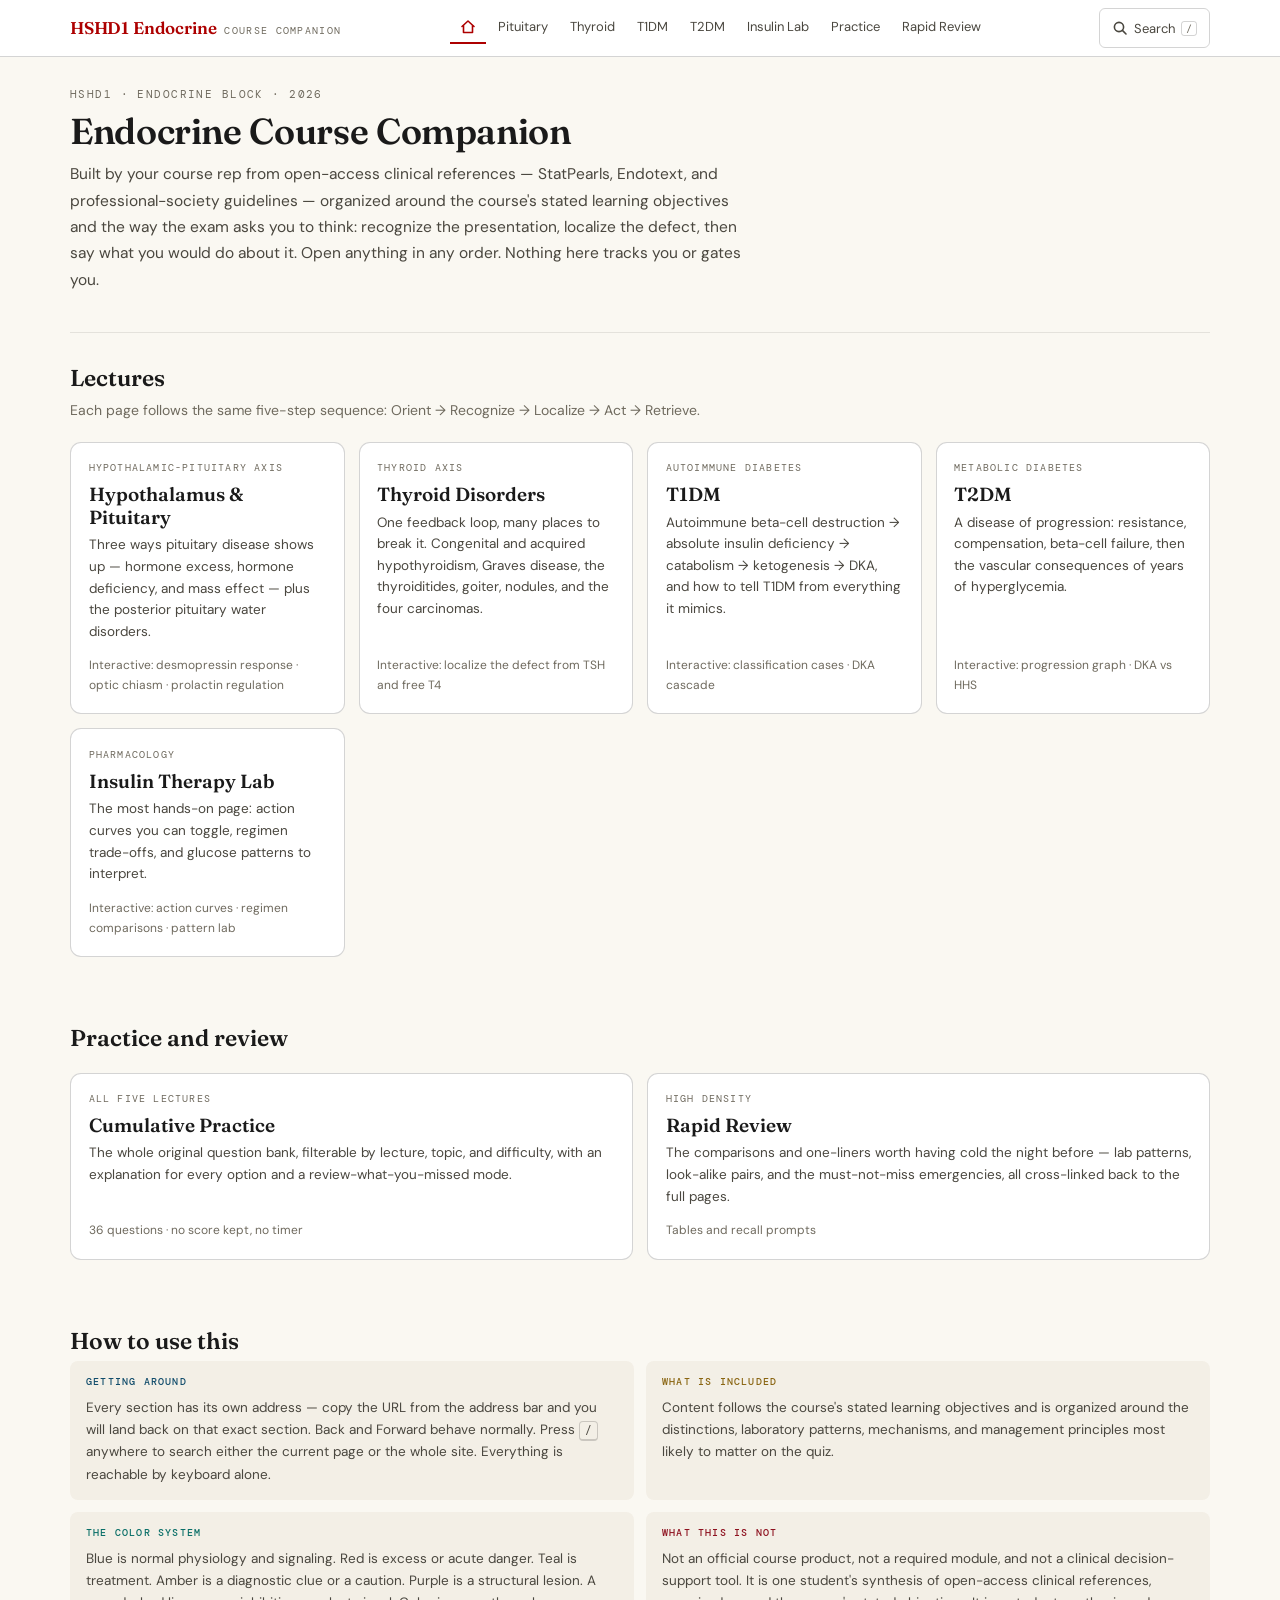
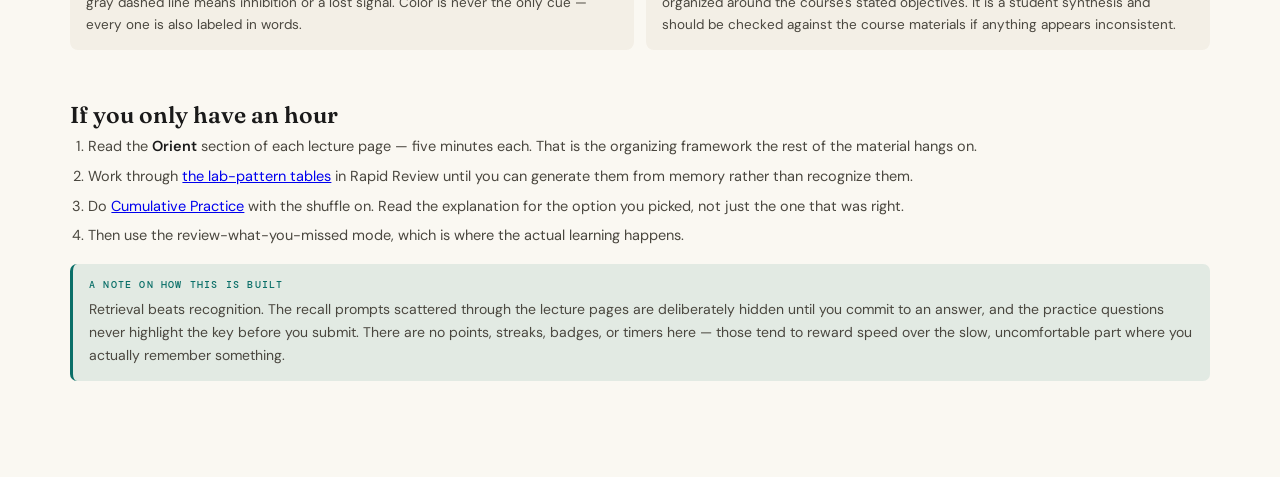
==== commit c715cbb0: "Update insulin card and remove site footer" ====
--- a/index.html
+++ b/index.html
@@ -69,8 +69,8 @@
         <a class="home-card" href="insulin.html">
           <span class="hc-kicker">Pharmacology</span>
           <span class="hc-title">Insulin Therapy Lab</span>
-          <span class="hc-desc">The most hands-on page: action curves you can toggle, regimen trade-offs, dose arithmetic, and glucose patterns to interpret.</span>
-          <span class="hc-meta">Interactive: action curves · dose exercises · pattern lab</span>
+          <span class="hc-desc">The most hands-on page: action curves you can toggle, regimen trade-offs, and glucose patterns to interpret.</span>
+          <span class="hc-meta">Interactive: action curves · regimen comparisons · pattern lab</span>
         </a>
       </div>
     </section>
@@ -141,7 +141,6 @@
   </main>
 </div>
 
-<footer class="site-footer" id="site-footer"></footer>
 <script src="assets/js/site.js" defer></script>
 <script src="assets/js/quiz.js" defer></script>
 <script src="assets/js/figures.js" defer></script>
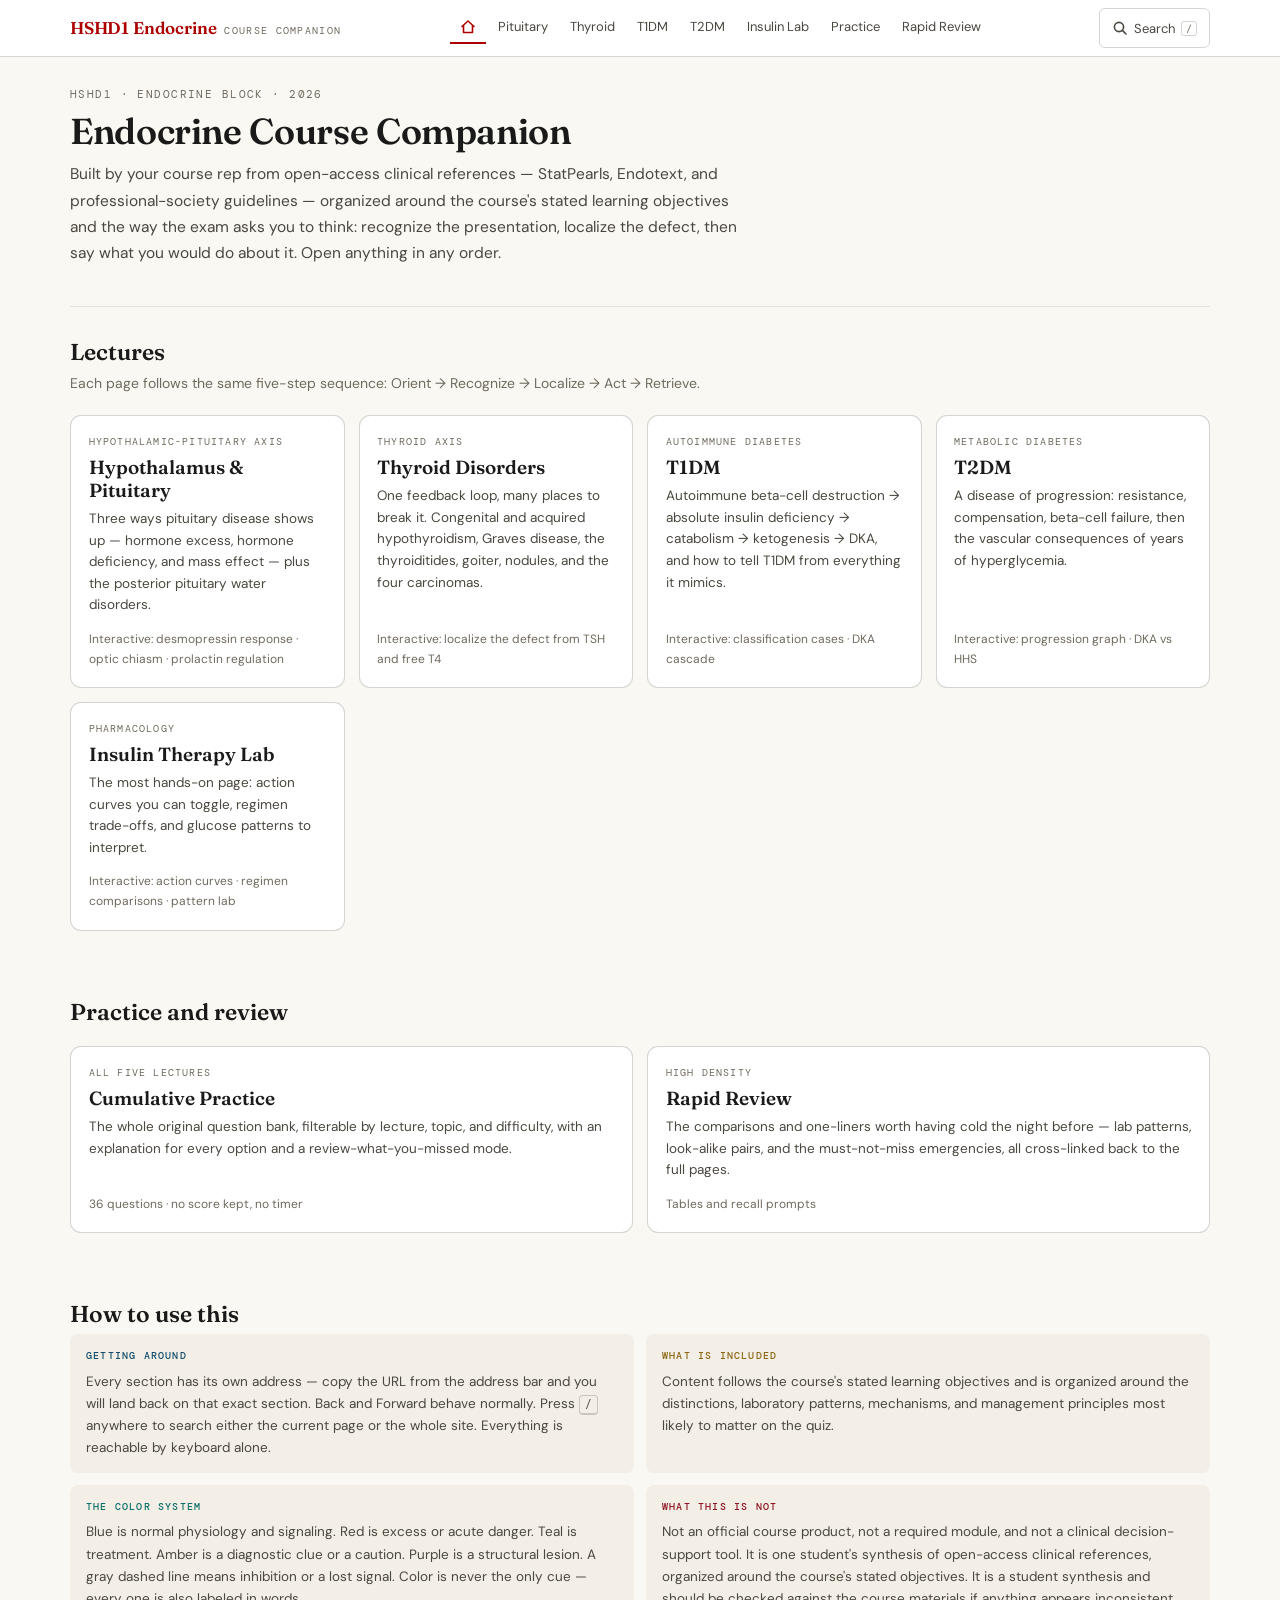
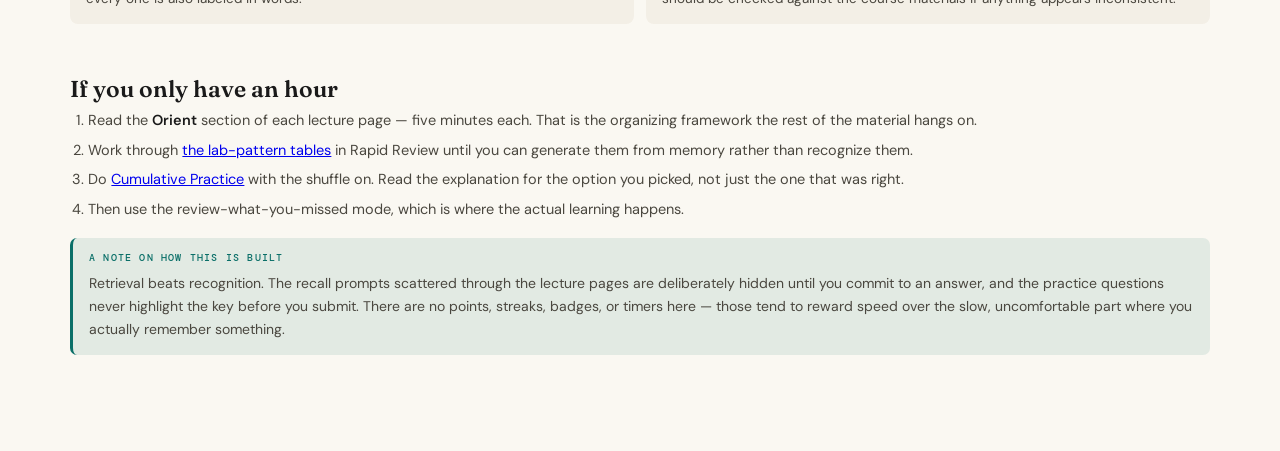
==== commit e513bcf0: "Simplify homepage introduction" ====
--- a/index.html
+++ b/index.html
@@ -33,8 +33,7 @@
       <h1>Endocrine Course Companion</h1>
       <p class="lede">Built by your course rep from open-access clinical references — StatPearls, Endotext, and professional-society
         guidelines — organized around the course's stated learning objectives and the way the exam asks you to think:
-        recognize the presentation, localize the defect, then say what you would do about it. Open anything in any order.
-        Nothing here tracks you or gates you.</p>
+        recognize the presentation, localize the defect, then say what you would do about it. Open anything in any order.</p>
     </div>
 
     <section class="section" id="lectures" style="padding-top:0">
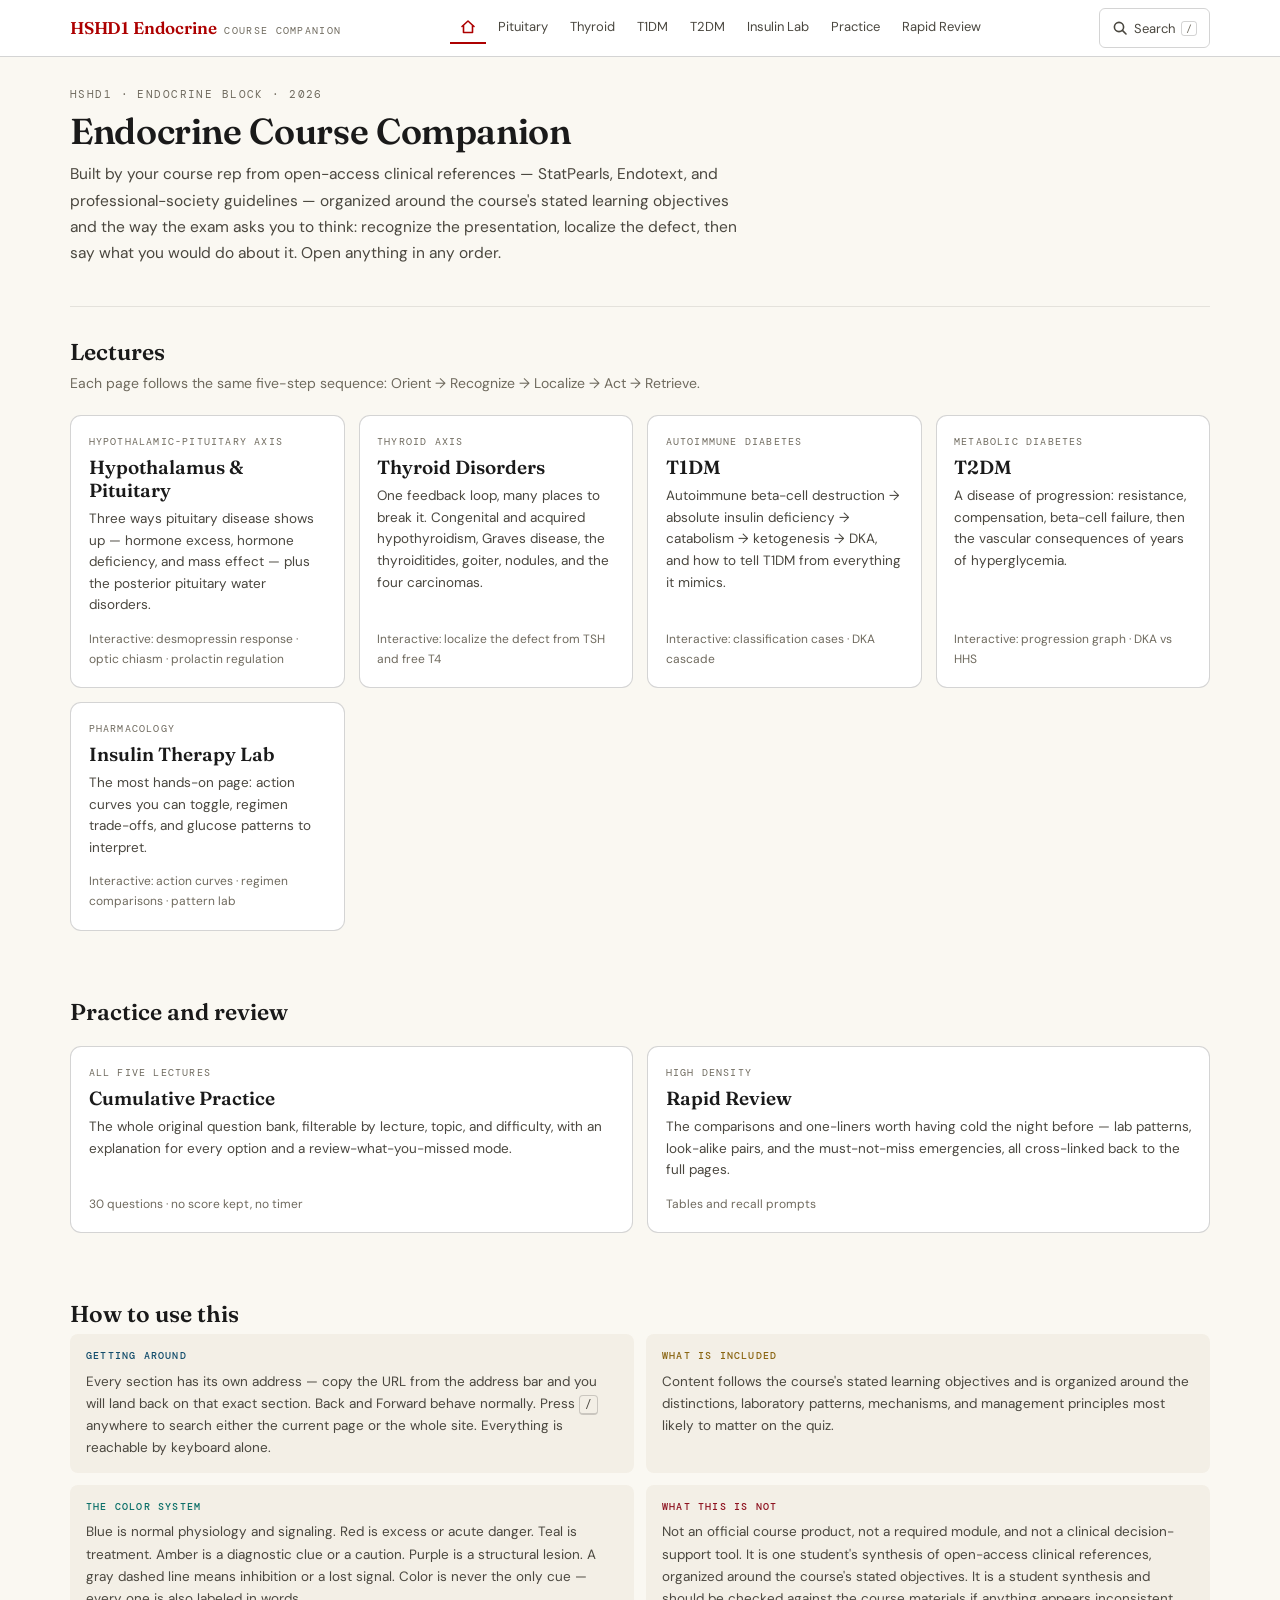
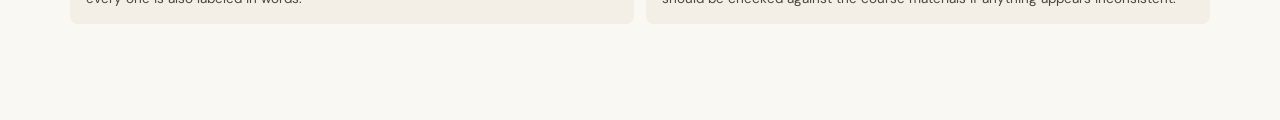
==== commit a5edb0c2: "Align question bank and insulin durations with lecture content Questions - Remove six questions test" ====
--- a/index.html
+++ b/index.html
@@ -81,7 +81,7 @@
           <span class="hc-kicker">All five lectures</span>
           <span class="hc-title">Cumulative Practice</span>
           <span class="hc-desc">The whole original question bank, filterable by lecture, topic, and difficulty, with an explanation for every option and a review-what-you-missed mode.</span>
-          <span class="hc-meta">36 questions · no score kept, no timer</span>
+          <span class="hc-meta">30 questions · no score kept, no timer</span>
         </a>
         <a class="home-card" href="rapid-review.html">
           <span class="hc-kicker">High density</span>
@@ -121,22 +121,6 @@
       </div>
     </section>
 
-    <section class="section" id="start-here">
-      <h2>If you only have an hour</h2>
-      <ol class="list">
-        <li>Read the <strong>Orient</strong> section of each lecture page — five minutes each. That is the organizing framework the rest of the material hangs on.</li>
-        <li>Work through <a href="rapid-review.html#lab-patterns">the lab-pattern tables</a> in Rapid Review until you can generate them from memory rather than recognize them.</li>
-        <li>Do <a href="practice.html">Cumulative Practice</a> with the shuffle on. Read the explanation for the option you picked, not just the one that was right.</li>
-        <li>Then use the review-what-you-missed mode, which is where the actual learning happens.</li>
-      </ol>
-      <div class="note note-teal">
-        <span class="note-kind">A note on how this is built</span>
-        <p>Retrieval beats recognition. The recall prompts scattered through the lecture pages are deliberately hidden until you
-          commit to an answer, and the practice questions never highlight the key before you submit. There are no points, streaks,
-          badges, or timers here — those tend to reward speed over the slow, uncomfortable part where you actually remember something.</p>
-      </div>
-    </section>
-
   </main>
 </div>
 
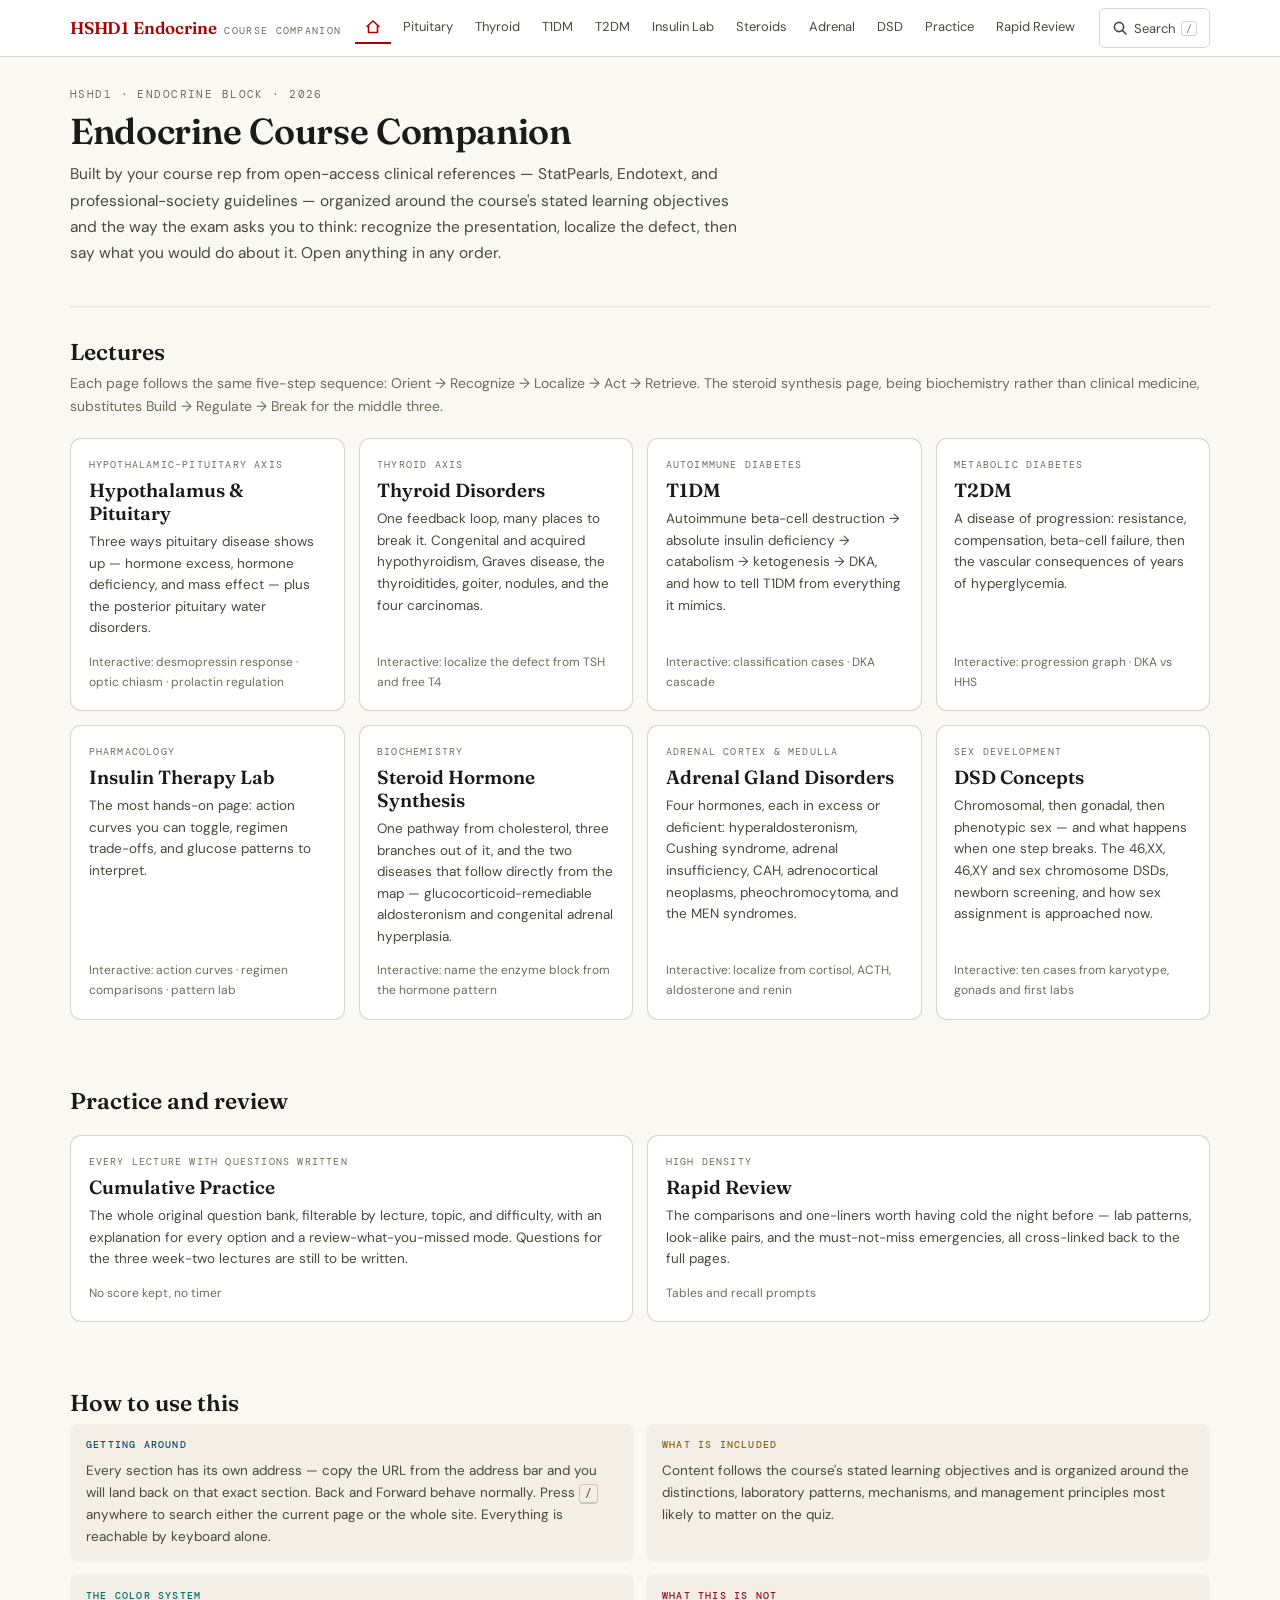
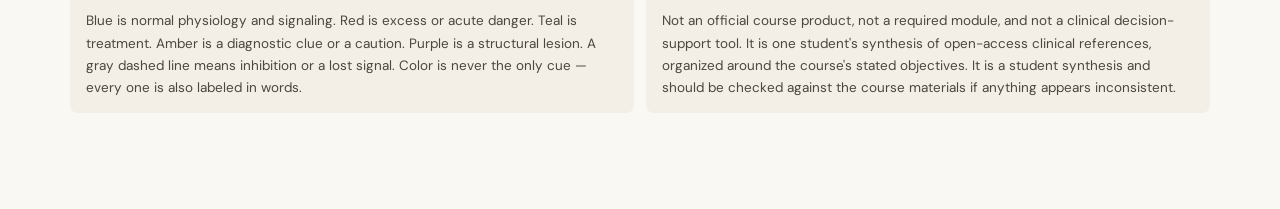
==== commit 96fa9866: "Add the three week-two lecture pages Steroid hormone synthesis, adrenal gland disorders, and DSD con" ====
--- a/index.html
+++ b/index.html
@@ -20,7 +20,8 @@
       The written content of every page is still readable, but navigation, search, the interactive figures, and the practice
       questions need JavaScript. The lecture pages are <a href="pituitary.html">pituitary</a>,
       <a href="thyroid.html">thyroid</a>, <a href="type1.html">T1DM</a>,
-      <a href="type2.html">T2DM</a>, and the <a href="insulin.html">insulin therapy lab</a>;
+      <a href="type2.html">T2DM</a>, the <a href="insulin.html">insulin therapy lab</a>,
+      <a href="steroid.html">steroid hormone synthesis</a>, <a href="adrenal.html">adrenal gland disorders</a>, and <a href="dsd.html">DSD concepts</a>;
       see also <a href="practice.html">practice</a> and <a href="rapid-review.html">rapid review</a>.</p>
   </div>
 </noscript>
@@ -38,7 +39,8 @@
 
     <section class="section" id="lectures" style="padding-top:0">
       <h2>Lectures</h2>
-      <p class="section-note">Each page follows the same five-step sequence: Orient → Recognize → Localize → Act → Retrieve.</p>
+      <p class="section-note">Each page follows the same five-step sequence: Orient → Recognize → Localize → Act → Retrieve.
+        The steroid synthesis page, being biochemistry rather than clinical medicine, substitutes Build → Regulate → Break for the middle three.</p>
 
       <div class="home-grid">
         <a class="home-card" href="pituitary.html">
@@ -71,6 +73,24 @@
           <span class="hc-desc">The most hands-on page: action curves you can toggle, regimen trade-offs, and glucose patterns to interpret.</span>
           <span class="hc-meta">Interactive: action curves · regimen comparisons · pattern lab</span>
         </a>
+        <a class="home-card" href="steroid.html">
+          <span class="hc-kicker">Biochemistry</span>
+          <span class="hc-title">Steroid Hormone Synthesis</span>
+          <span class="hc-desc">One pathway from cholesterol, three branches out of it, and the two diseases that follow directly from the map — glucocorticoid-remediable aldosteronism and congenital adrenal hyperplasia.</span>
+          <span class="hc-meta">Interactive: name the enzyme block from the hormone pattern</span>
+        </a>
+        <a class="home-card" href="adrenal.html">
+          <span class="hc-kicker">Adrenal cortex &amp; medulla</span>
+          <span class="hc-title">Adrenal Gland Disorders</span>
+          <span class="hc-desc">Four hormones, each in excess or deficient: hyperaldosteronism, Cushing syndrome, adrenal insufficiency, CAH, adrenocortical neoplasms, pheochromocytoma, and the MEN syndromes.</span>
+          <span class="hc-meta">Interactive: localize from cortisol, ACTH, aldosterone and renin</span>
+        </a>
+        <a class="home-card" href="dsd.html">
+          <span class="hc-kicker">Sex development</span>
+          <span class="hc-title">DSD Concepts</span>
+          <span class="hc-desc">Chromosomal, then gonadal, then phenotypic sex — and what happens when one step breaks. The 46,XX, 46,XY and sex chromosome DSDs, newborn screening, and how sex assignment is approached now.</span>
+          <span class="hc-meta">Interactive: ten cases from karyotype, gonads and first labs</span>
+        </a>
       </div>
     </section>
 
@@ -78,10 +98,10 @@
       <h2>Practice and review</h2>
       <div class="home-grid">
         <a class="home-card" href="practice.html">
-          <span class="hc-kicker">All five lectures</span>
+          <span class="hc-kicker">Every lecture with questions written</span>
           <span class="hc-title">Cumulative Practice</span>
-          <span class="hc-desc">The whole original question bank, filterable by lecture, topic, and difficulty, with an explanation for every option and a review-what-you-missed mode.</span>
-          <span class="hc-meta">30 questions · no score kept, no timer</span>
+          <span class="hc-desc">The whole original question bank, filterable by lecture, topic, and difficulty, with an explanation for every option and a review-what-you-missed mode. Questions for the three week-two lectures are still to be written.</span>
+          <span class="hc-meta">No score kept, no timer</span>
         </a>
         <a class="home-card" href="rapid-review.html">
           <span class="hc-kicker">High density</span>
